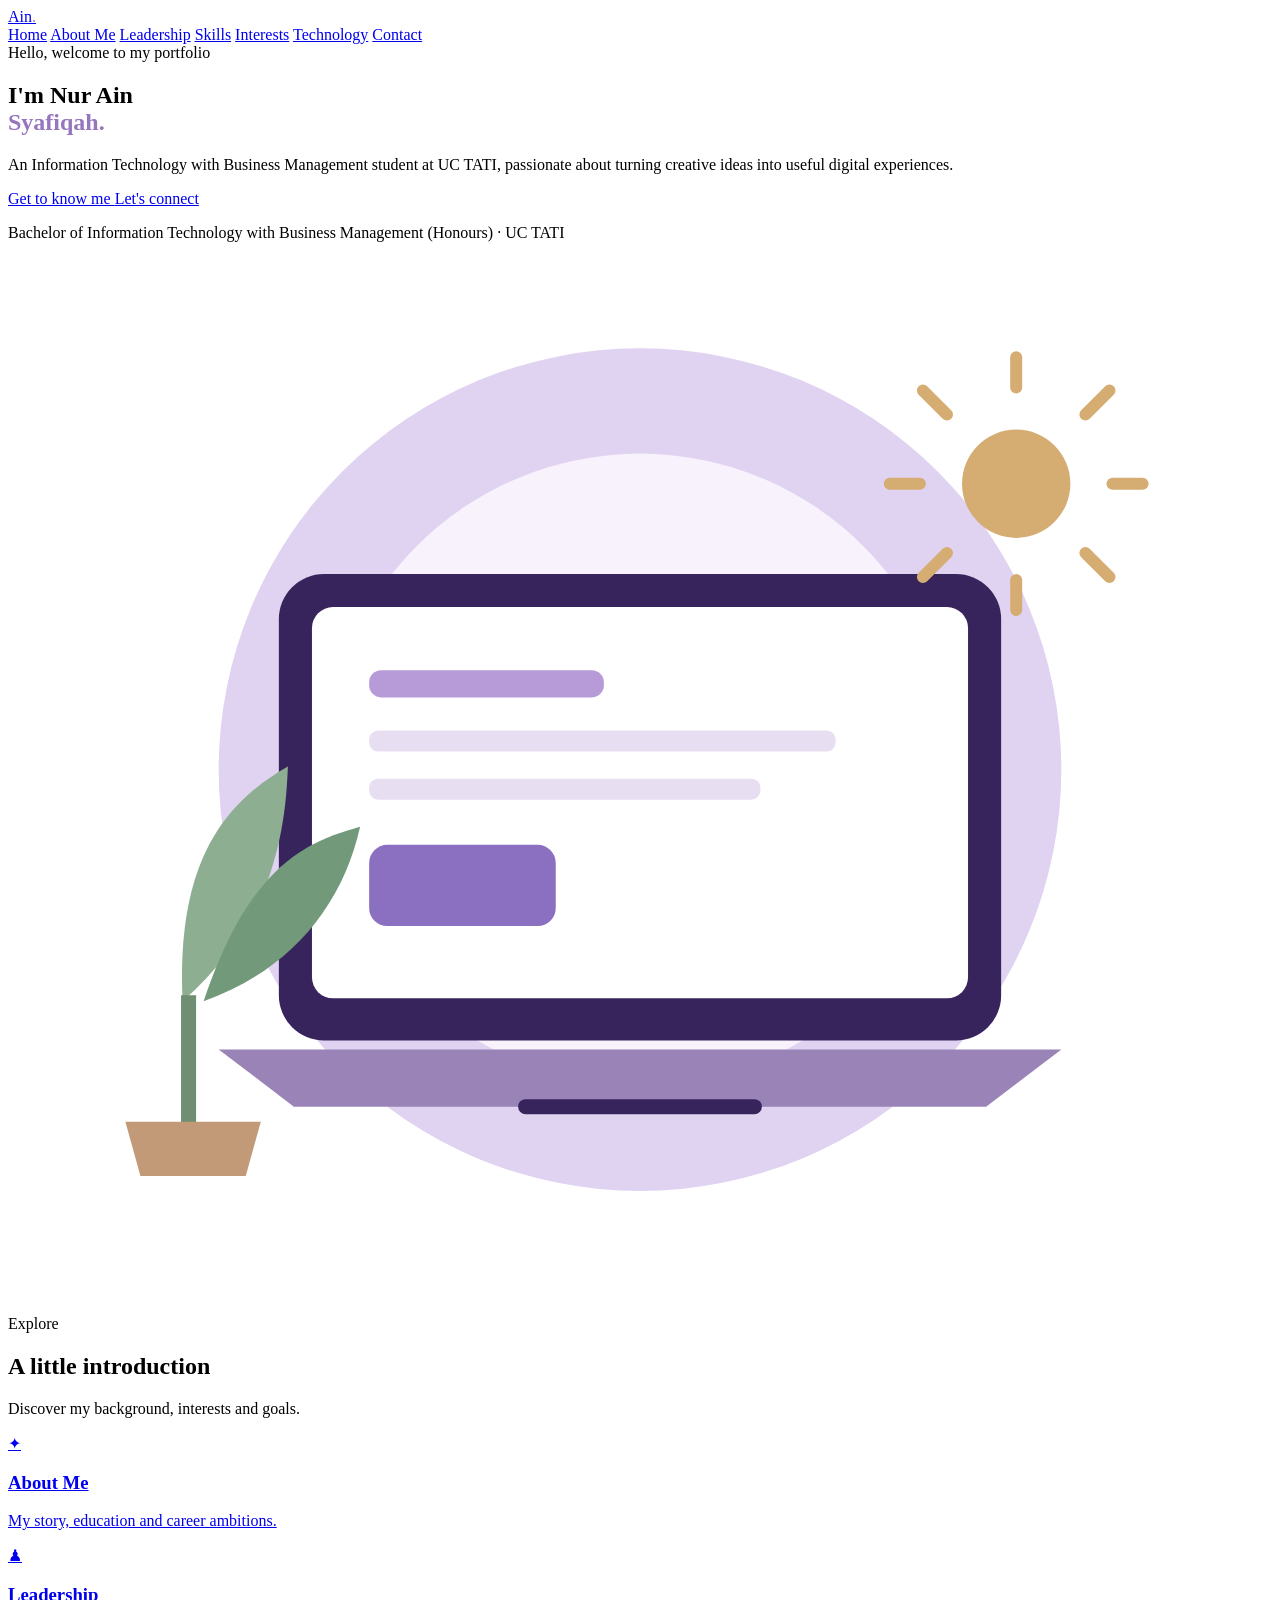
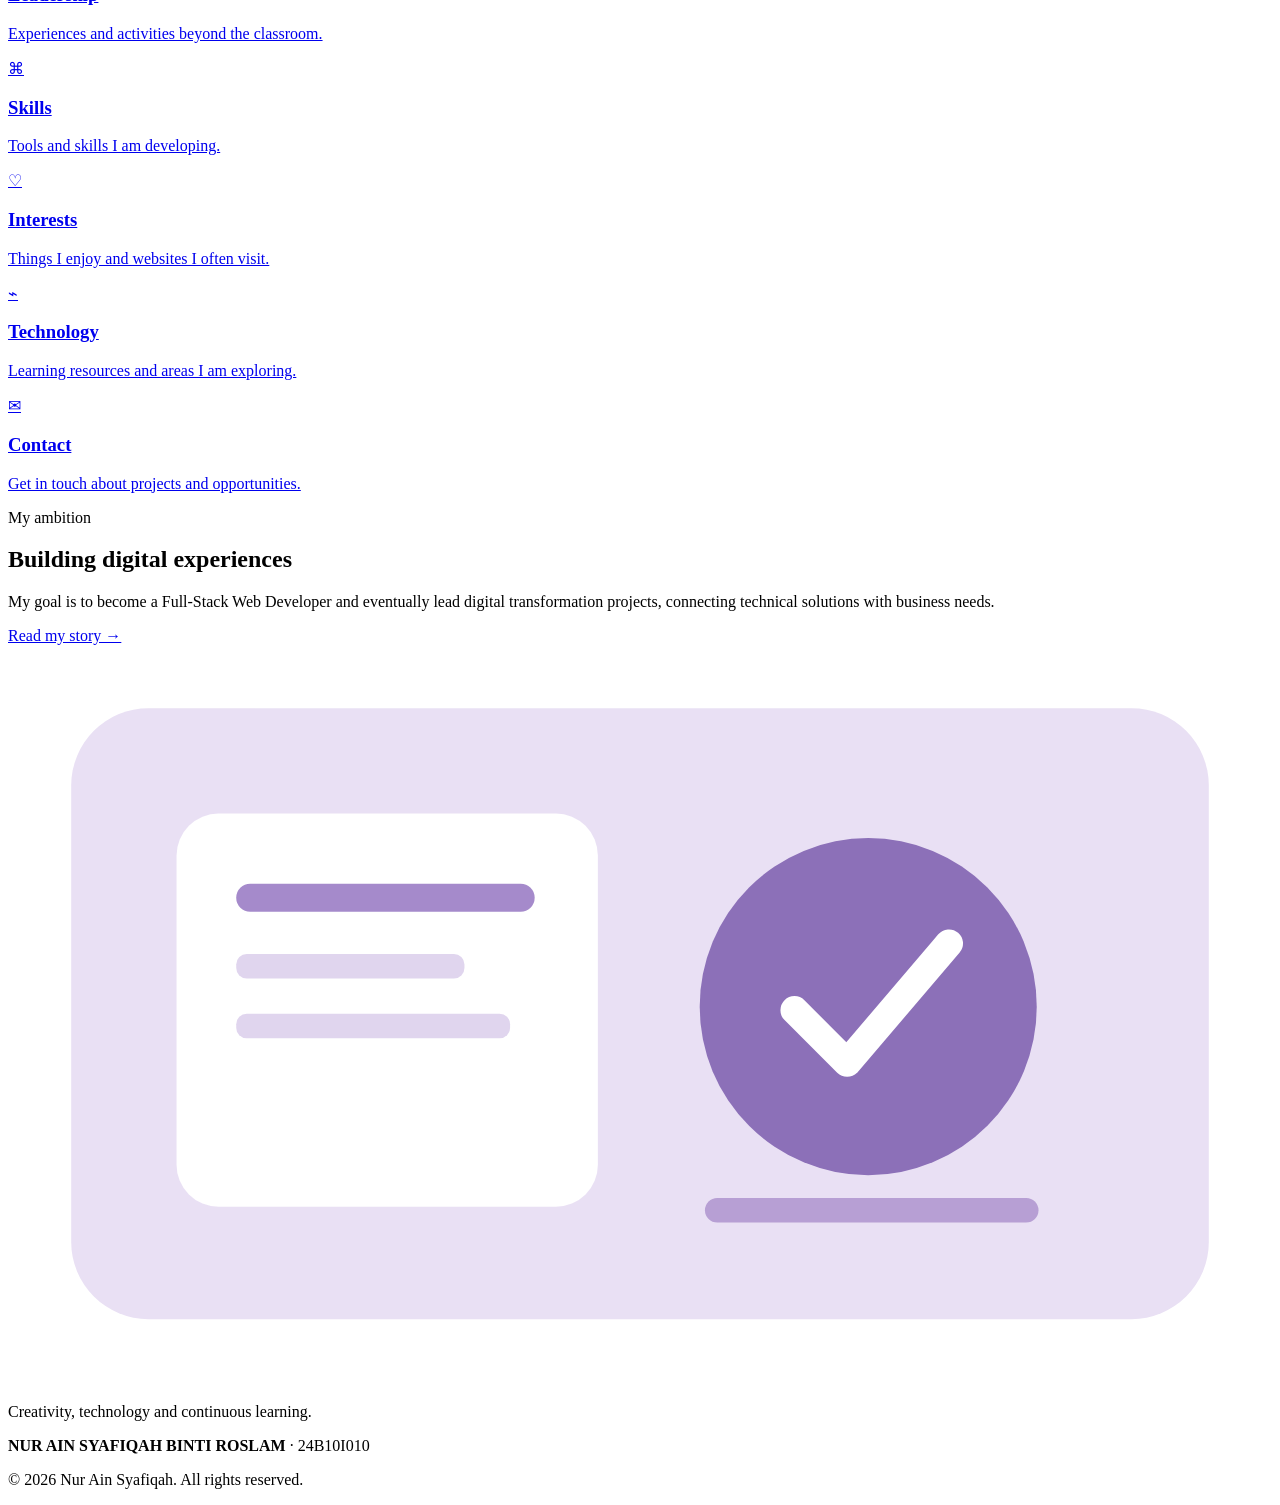
==== index.html @ d9627cbf "Add files via upload" ====
<!DOCTYPE html>
<html lang="en">

<head>

    <!-- META INFORMATION -->
    <meta charset="UTF-8">
    <meta name="viewport" content="width=device-width, initial-scale=1.0">

    <meta name="description" content="Personal portfolio of Nur Ain Syafiqah binti Roslam.">

    <!-- PAGE TITLE -->
    <title>Home Page of Nur Ain Syafiqah</title>

    <!-- CSS STYLESHEET -->
    <link rel="stylesheet" href="file:///C|/Users/azax5/Downloads/Nur_Ain_Personal_Portfolio_Dreamweaver/Nur_Ain_Personal_Portfolio/assets/style.css">

</head>


<body>

    <!-- ======================================
         HEADER & NAVIGATION
    ======================================= -->
    <header>

        <div class="nav-wrap">

            <!-- WEBSITE BRAND -->
            <a class="brand" href="file:///C|/Users/azax5/Downloads/Nur_Ain_Personal_Portfolio_Dreamweaver/Nur_Ain_Personal_Portfolio/index.html">
                Ain<span style="color:#9a7ac4">.</span>
            </a>

            <!-- NAVIGATION MENU -->
            <nav aria-label="Main navigation">

                <a href="file:///C|/Users/azax5/Downloads/Nur_Ain_Personal_Portfolio_Dreamweaver/Nur_Ain_Personal_Portfolio/index.html" class="active">Home</a>
                <a href="file:///C|/Users/azax5/Downloads/Nur_Ain_Personal_Portfolio_Dreamweaver/Nur_Ain_Personal_Portfolio/about.html" class="">About Me</a>
                <a href="file:///C|/Users/azax5/Downloads/Nur_Ain_Personal_Portfolio_Dreamweaver/Nur_Ain_Personal_Portfolio/leadership.html" class="">Leadership</a>
                <a href="file:///C|/Users/azax5/Downloads/Nur_Ain_Personal_Portfolio_Dreamweaver/Nur_Ain_Personal_Portfolio/skills.html" class="">Skills</a>
                <a href="file:///C|/Users/azax5/Downloads/Nur_Ain_Personal_Portfolio_Dreamweaver/Nur_Ain_Personal_Portfolio/interests.html" class="">Interests</a>
                <a href="file:///C|/Users/azax5/Downloads/Nur_Ain_Personal_Portfolio_Dreamweaver/Nur_Ain_Personal_Portfolio/technology.html" class="">Technology</a>
                <a href="file:///C|/Users/azax5/Downloads/Nur_Ain_Personal_Portfolio_Dreamweaver/Nur_Ain_Personal_Portfolio/contact.html" class="">Contact</a>

            </nav>

        </div>

    </header>


    <!-- ======================================
         MAIN CONTENT
    ======================================= -->
    <main>


        <!-- ==================================
             HERO SECTION
        =================================== -->
        <section class="hero">

            <!-- INTRODUCTION TEXT -->
            <div>

                <span class="eyebrow">
                    Hello, welcome to my portfolio
                </span>

                <h1>
                    I'm Nur Ain<br>
                    <span style="color:#9676bf">Syafiqah.</span>
                </h1>

                <p class="lead">
                    An Information Technology with Business Management student at UC TATI, passionate about turning creative ideas into useful digital experiences.
                </p>

                <!-- ACTION BUTTONS -->
                <a class="btn" href="file:///C|/Users/azax5/Downloads/Nur_Ain_Personal_Portfolio_Dreamweaver/Nur_Ain_Personal_Portfolio/about.html">
                    Get to know me
                </a>

                <a class="btn secondary" href="file:///C|/Users/azax5/Downloads/Nur_Ain_Personal_Portfolio_Dreamweaver/Nur_Ain_Personal_Portfolio/contact.html">
                    Let's connect
                </a>

                <p class="small-note">
                    Bachelor of Information Technology with Business Management (Honours) · UC TATI
                </p>

            </div>


            <!-- HERO ILLUSTRATION -->
            <div class="hero-art" role="img" aria-label="Decorative illustration of a laptop, plant and creative workspace">

                <svg viewBox="0 0 420 350" xmlns="http://www.w3.org/2000/svg">

                    <circle cx="210" cy="170" r="140" fill="#e0d3f1"/>
                    <circle cx="210" cy="170" r="105" fill="#f7f2fc"/>

                    <rect x="90" y="105" width="240" height="155" rx="15" fill="#38245c"/>
                    <rect x="101" y="116" width="218" height="130" rx="7" fill="#fff"/>

                    <rect x="120" y="137" width="78" height="9" rx="4" fill="#b69bd8"/>
                    <rect x="120" y="157" width="155" height="7" rx="3" fill="#e7def2"/>
                    <rect x="120" y="173" width="130" height="7" rx="3" fill="#e7def2"/>
                    <rect x="120" y="195" width="62" height="27" rx="6" fill="#8b6fc0"/>

                    <path d="M70 263h280l-25 19H95z" fill="#9a83b7"/>
                    <path d="M172 282h76" stroke="#38245c" stroke-width="5" stroke-linecap="round"/>

                    <path d="M58 247c-2-44 12-65 35-78-1 28-8 54-35 78" fill="#8eae91"/>
                    <path d="M65 247c15-45 34-53 52-58-6 27-24 48-52 58" fill="#729a7a"/>
                    <path d="M60 245v43" stroke="#6f8e72" stroke-width="5"/>
                    <path d="M39 287h45l-5 18H44z" fill="#c39a77"/>

                    <circle cx="335" cy="75" r="18" fill="#d5ad72"/>

                    <path d="M335 43v-10m0 84v-10m32-32h10m-84 0h10m55-23 8-8m-62 62 8-8m46 0 8 8m-62-62 8 8"
                          stroke="#d5ad72"
                          stroke-width="4"
                          stroke-linecap="round"/>

                </svg>

            </div>

        </section>


        <!-- ==================================
             INTRODUCTION & PORTFOLIO SECTIONS
        =================================== -->
        <section class="section">

            <!-- SECTION HEADING -->
            <div class="section-head">

                <div>

                    <span class="eyebrow">Explore</span>

                    <h2>A little introduction</h2>

                </div>

                <p>
                    Discover my background, interests and goals.
                </p>

            </div>


            <!-- PORTFOLIO NAVIGATION CARDS -->
            <div class="grid">

                <!-- ABOUT ME -->
                <a class="card" href="file:///C|/Users/azax5/Downloads/Nur_Ain_Personal_Portfolio_Dreamweaver/Nur_Ain_Personal_Portfolio/about.html">

                    <div class="icon">✦</div>

                    <h3>About Me</h3>

                    <p>
                        My story, education and career ambitions.
                    </p>

                </a>


                <!-- LEADERSHIP -->
                <a class="card" href="file:///C|/Users/azax5/Downloads/Nur_Ain_Personal_Portfolio_Dreamweaver/Nur_Ain_Personal_Portfolio/leadership.html">

                    <div class="icon">♟</div>

                    <h3>Leadership</h3>

                    <p>
                        Experiences and activities beyond the classroom.
                    </p>

                </a>


                <!-- SKILLS -->
                <a class="card" href="file:///C|/Users/azax5/Downloads/Nur_Ain_Personal_Portfolio_Dreamweaver/Nur_Ain_Personal_Portfolio/skills.html">

                    <div class="icon">⌘</div>

                    <h3>Skills</h3>

                    <p>
                        Tools and skills I am developing.
                    </p>

                </a>


                <!-- INTERESTS -->
                <a class="card" href="file:///C|/Users/azax5/Downloads/Nur_Ain_Personal_Portfolio_Dreamweaver/Nur_Ain_Personal_Portfolio/interests.html">

                    <div class="icon">♡</div>

                    <h3>Interests</h3>

                    <p>
                        Things I enjoy and websites I often visit.
                    </p>

                </a>


                <!-- TECHNOLOGY -->
                <a class="card" href="file:///C|/Users/azax5/Downloads/Nur_Ain_Personal_Portfolio_Dreamweaver/Nur_Ain_Personal_Portfolio/technology.html">

                    <div class="icon">⌁</div>

                    <h3>Technology</h3>

                    <p>
                        Learning resources and areas I am exploring.
                    </p>

                </a>


                <!-- CONTACT -->
                <a class="card" href="file:///C|/Users/azax5/Downloads/Nur_Ain_Personal_Portfolio_Dreamweaver/Nur_Ain_Personal_Portfolio/contact.html">

                    <div class="icon">✉</div>

                    <h3>Contact</h3>

                    <p>
                        Get in touch about projects and opportunities.
                    </p>

                </a>

            </div>

        </section>


        <!-- ==================================
             MY AMBITION SECTION
        =================================== -->
        <section class="section two-col">


            <!-- CAREER AMBITION -->
            <div class="card">

                <span class="eyebrow">
                    My ambition
                </span>

                <h2>
                    Building digital experiences
                </h2>

                <p class="lead">
                    My goal is to become a Full-Stack Web Developer and eventually lead digital transformation projects, connecting technical solutions with business needs.
                </p>

                <a href="file:///C|/Users/azax5/Downloads/Nur_Ain_Personal_Portfolio_Dreamweaver/Nur_Ain_Personal_Portfolio/about.html">
                    Read my story →
                </a>

            </div>


            <!-- AMBITION ILLUSTRATION -->
            <div class="hero-art">

                <svg viewBox="0 0 360 210"
                     role="img"
                     aria-label="Decorative abstract design illustration">

                    <rect x="18" y="18" width="324" height="174" rx="22" fill="#e9e0f4"/>

                    <rect x="48" y="48" width="120" height="112" rx="12" fill="#fff"/>

                    <rect x="65" y="68" width="85" height="8" rx="4" fill="#a58acb"/>
                    <rect x="65" y="88" width="65" height="7" rx="3" fill="#e0d5ee"/>
                    <rect x="65" y="105" width="78" height="7" rx="3" fill="#e0d5ee"/>

                    <circle cx="245" cy="103" r="48" fill="#8c70b8"/>

                    <path d="M224 104l15 15 29-34"
                          fill="none"
                          stroke="#fff"
                          stroke-width="8"
                          stroke-linecap="round"
                          stroke-linejoin="round"/>

                    <path d="M202 161h88"
                          stroke="#b79fd4"
                          stroke-width="7"
                          stroke-linecap="round"/>

                </svg>

                <p class="small-note">
                    Creativity, technology and continuous learning.
                </p>

            </div>

        </section>


    </main>


    <!-- ======================================
         FOOTER
    ======================================= -->
    <footer>

        <p>
            <strong>NUR AIN SYAFIQAH BINTI ROSLAM</strong> · 24B10I010
        </p>

        <p>
            © 2026 Nur Ain Syafiqah. All rights reserved.
        </p>

    </footer>


    <!-- JAVASCRIPT -->
    <script src="file:///C|/Users/azax5/Downloads/Nur_Ain_Personal_Portfolio_Dreamweaver/Nur_Ain_Personal_Portfolio/assets/script.js"></script>

</body>

</html>
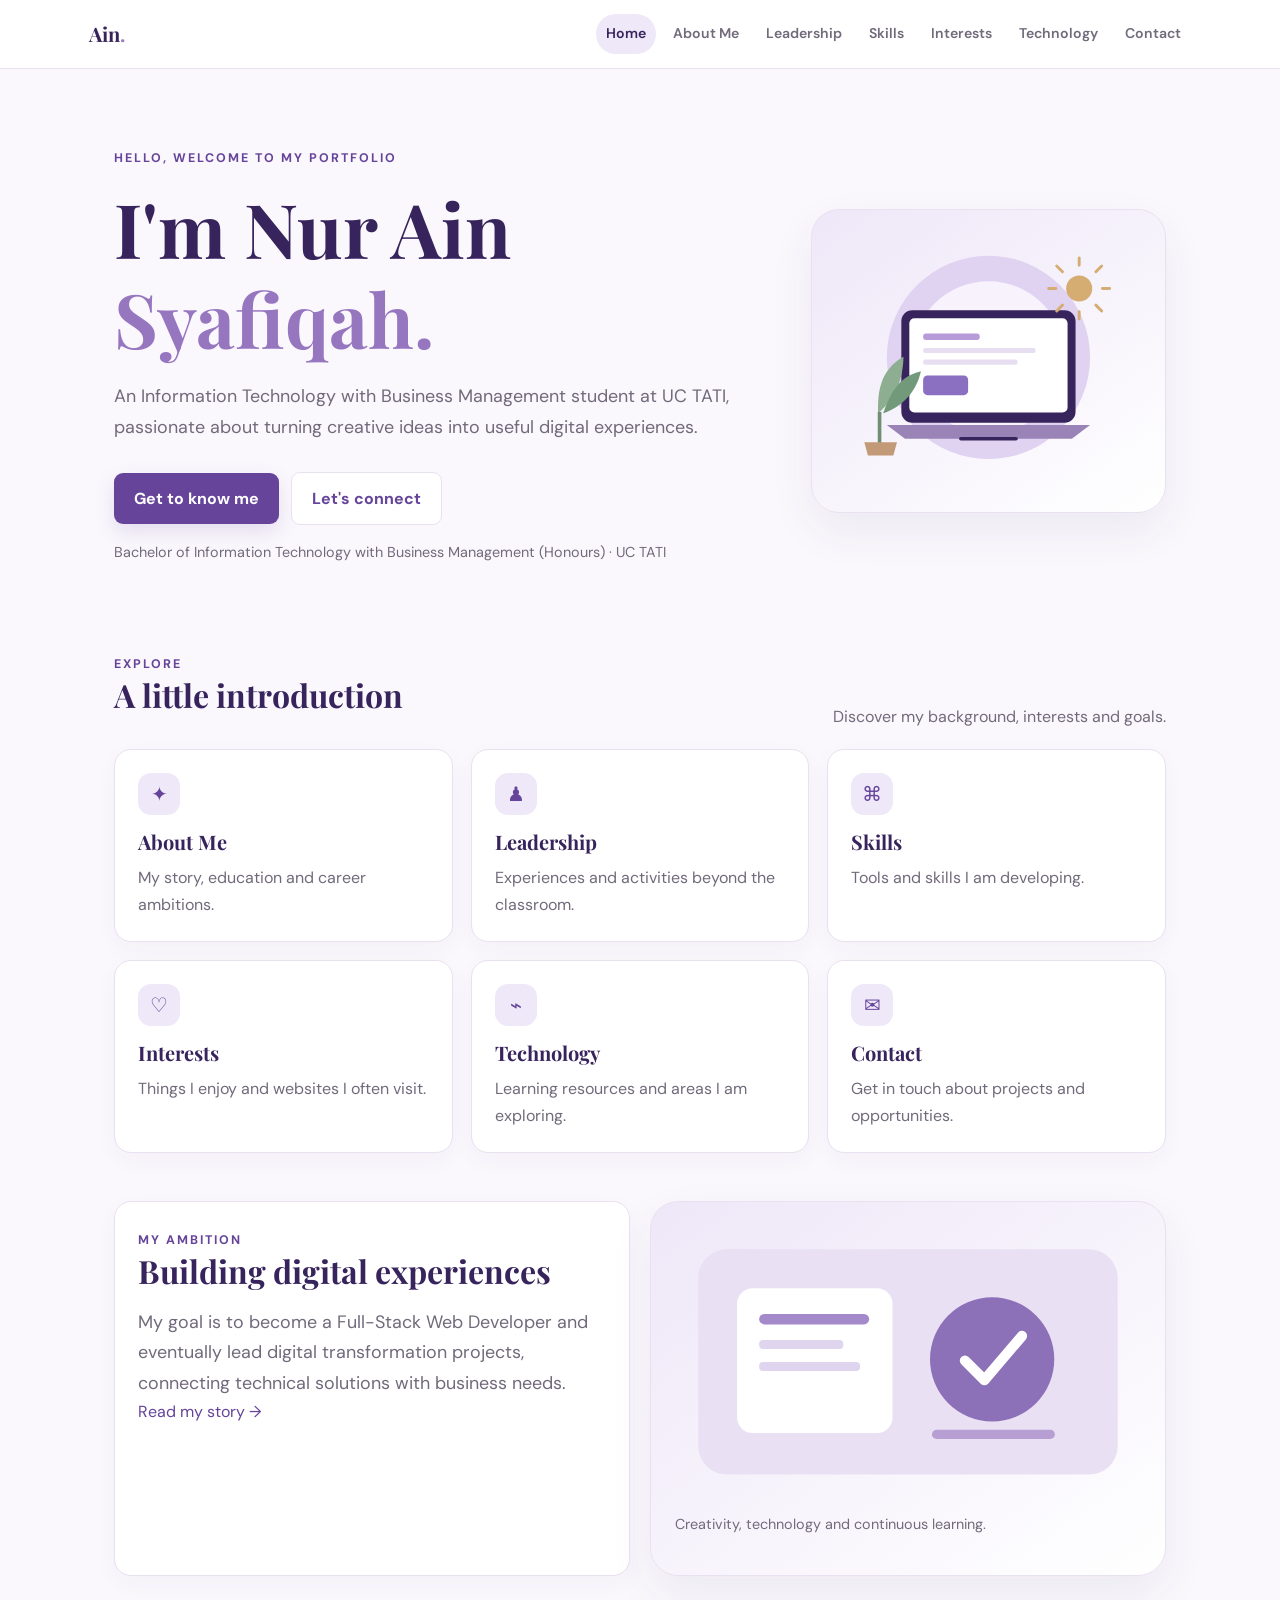
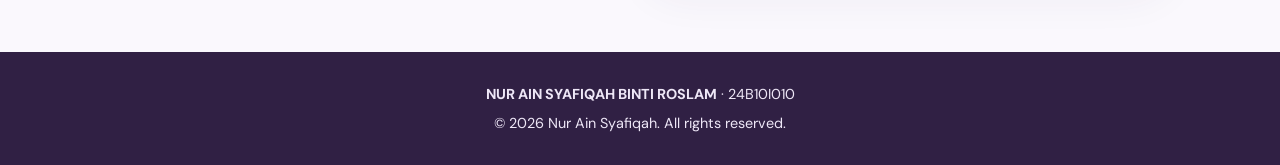
==== commit 95a1714e: "Fix broken absolute local file URLs in the portfolio site and replace them with repo-relative links." ====
--- a/index.html
+++ b/index.html
@@ -1,341 +1,141 @@
-
-<!DOCTYPE html>
-<html lang="en">
-
-<head>
-
-    <!-- META INFORMATION -->
-    <meta charset="UTF-8">
-    <meta name="viewport" content="width=device-width, initial-scale=1.0">
-
-    <meta name="description" content="Personal portfolio of Nur Ain Syafiqah binti Roslam.">
-
-    <!-- PAGE TITLE -->
-    <title>Home Page of Nur Ain Syafiqah</title>
-
-    <!-- CSS STYLESHEET -->
-    <link rel="stylesheet" href="file:///C|/Users/azax5/Downloads/Nur_Ain_Personal_Portfolio_Dreamweaver/Nur_Ain_Personal_Portfolio/assets/style.css">
-
-</head>
-
-
-<body>
-
-    <!-- ======================================
-         HEADER & NAVIGATION
-    ======================================= -->
-    <header>
-
-        <div class="nav-wrap">
-
-            <!-- WEBSITE BRAND -->
-            <a class="brand" href="file:///C|/Users/azax5/Downloads/Nur_Ain_Personal_Portfolio_Dreamweaver/Nur_Ain_Personal_Portfolio/index.html">
-                Ain<span style="color:#9a7ac4">.</span>
-            </a>
-
-            <!-- NAVIGATION MENU -->
-            <nav aria-label="Main navigation">
-
-                <a href="file:///C|/Users/azax5/Downloads/Nur_Ain_Personal_Portfolio_Dreamweaver/Nur_Ain_Personal_Portfolio/index.html" class="active">Home</a>
-                <a href="file:///C|/Users/azax5/Downloads/Nur_Ain_Personal_Portfolio_Dreamweaver/Nur_Ain_Personal_Portfolio/about.html" class="">About Me</a>
-                <a href="file:///C|/Users/azax5/Downloads/Nur_Ain_Personal_Portfolio_Dreamweaver/Nur_Ain_Personal_Portfolio/leadership.html" class="">Leadership</a>
-                <a href="file:///C|/Users/azax5/Downloads/Nur_Ain_Personal_Portfolio_Dreamweaver/Nur_Ain_Personal_Portfolio/skills.html" class="">Skills</a>
-                <a href="file:///C|/Users/azax5/Downloads/Nur_Ain_Personal_Portfolio_Dreamweaver/Nur_Ain_Personal_Portfolio/interests.html" class="">Interests</a>
-                <a href="file:///C|/Users/azax5/Downloads/Nur_Ain_Personal_Portfolio_Dreamweaver/Nur_Ain_Personal_Portfolio/technology.html" class="">Technology</a>
-                <a href="file:///C|/Users/azax5/Downloads/Nur_Ain_Personal_Portfolio_Dreamweaver/Nur_Ain_Personal_Portfolio/contact.html" class="">Contact</a>
-
-            </nav>
-
-        </div>
-
-    </header>
-
-
-    <!-- ======================================
-         MAIN CONTENT
-    ======================================= -->
-    <main>
-
-
-        <!-- ==================================
-             HERO SECTION
-        =================================== -->
-        <section class="hero">
-
-            <!-- INTRODUCTION TEXT -->
-            <div>
-
-                <span class="eyebrow">
-                    Hello, welcome to my portfolio
-                </span>
-
-                <h1>
-                    I'm Nur Ain<br>
-                    <span style="color:#9676bf">Syafiqah.</span>
-                </h1>
-
-                <p class="lead">
-                    An Information Technology with Business Management student at UC TATI, passionate about turning creative ideas into useful digital experiences.
-                </p>
-
-                <!-- ACTION BUTTONS -->
-                <a class="btn" href="file:///C|/Users/azax5/Downloads/Nur_Ain_Personal_Portfolio_Dreamweaver/Nur_Ain_Personal_Portfolio/about.html">
-                    Get to know me
-                </a>
-
-                <a class="btn secondary" href="file:///C|/Users/azax5/Downloads/Nur_Ain_Personal_Portfolio_Dreamweaver/Nur_Ain_Personal_Portfolio/contact.html">
-                    Let's connect
-                </a>
-
-                <p class="small-note">
-                    Bachelor of Information Technology with Business Management (Honours) · UC TATI
-                </p>
-
-            </div>
-
-
-            <!-- HERO ILLUSTRATION -->
-            <div class="hero-art" role="img" aria-label="Decorative illustration of a laptop, plant and creative workspace">
-
-                <svg viewBox="0 0 420 350" xmlns="http://www.w3.org/2000/svg">
-
-                    <circle cx="210" cy="170" r="140" fill="#e0d3f1"/>
-                    <circle cx="210" cy="170" r="105" fill="#f7f2fc"/>
-
-                    <rect x="90" y="105" width="240" height="155" rx="15" fill="#38245c"/>
-                    <rect x="101" y="116" width="218" height="130" rx="7" fill="#fff"/>
-
-                    <rect x="120" y="137" width="78" height="9" rx="4" fill="#b69bd8"/>
-                    <rect x="120" y="157" width="155" height="7" rx="3" fill="#e7def2"/>
-                    <rect x="120" y="173" width="130" height="7" rx="3" fill="#e7def2"/>
-                    <rect x="120" y="195" width="62" height="27" rx="6" fill="#8b6fc0"/>
-
-                    <path d="M70 263h280l-25 19H95z" fill="#9a83b7"/>
-                    <path d="M172 282h76" stroke="#38245c" stroke-width="5" stroke-linecap="round"/>
-
-                    <path d="M58 247c-2-44 12-65 35-78-1 28-8 54-35 78" fill="#8eae91"/>
-                    <path d="M65 247c15-45 34-53 52-58-6 27-24 48-52 58" fill="#729a7a"/>
-                    <path d="M60 245v43" stroke="#6f8e72" stroke-width="5"/>
-                    <path d="M39 287h45l-5 18H44z" fill="#c39a77"/>
-
-                    <circle cx="335" cy="75" r="18" fill="#d5ad72"/>
-
-                    <path d="M335 43v-10m0 84v-10m32-32h10m-84 0h10m55-23 8-8m-62 62 8-8m46 0 8 8m-62-62 8 8"
-                          stroke="#d5ad72"
-                          stroke-width="4"
-                          stroke-linecap="round"/>
-
-                </svg>
-
-            </div>
-
-        </section>
-
-
-        <!-- ==================================
-             INTRODUCTION & PORTFOLIO SECTIONS
-        =================================== -->
-        <section class="section">
-
-            <!-- SECTION HEADING -->
-            <div class="section-head">
-
-                <div>
-
-                    <span class="eyebrow">Explore</span>
-
-                    <h2>A little introduction</h2>
-
-                </div>
-
-                <p>
-                    Discover my background, interests and goals.
-                </p>
-
-            </div>
-
-
-            <!-- PORTFOLIO NAVIGATION CARDS -->
-            <div class="grid">
-
-                <!-- ABOUT ME -->
-                <a class="card" href="file:///C|/Users/azax5/Downloads/Nur_Ain_Personal_Portfolio_Dreamweaver/Nur_Ain_Personal_Portfolio/about.html">
-
-                    <div class="icon">✦</div>
-
-                    <h3>About Me</h3>
-
-                    <p>
-                        My story, education and career ambitions.
-                    </p>
-
-                </a>
-
-
-                <!-- LEADERSHIP -->
-                <a class="card" href="file:///C|/Users/azax5/Downloads/Nur_Ain_Personal_Portfolio_Dreamweaver/Nur_Ain_Personal_Portfolio/leadership.html">
-
-                    <div class="icon">♟</div>
-
-                    <h3>Leadership</h3>
-
-                    <p>
-                        Experiences and activities beyond the classroom.
-                    </p>
-
-                </a>
-
-
-                <!-- SKILLS -->
-                <a class="card" href="file:///C|/Users/azax5/Downloads/Nur_Ain_Personal_Portfolio_Dreamweaver/Nur_Ain_Personal_Portfolio/skills.html">
-
-                    <div class="icon">⌘</div>
-
-                    <h3>Skills</h3>
-
-                    <p>
-                        Tools and skills I am developing.
-                    </p>
-
-                </a>
-
-
-                <!-- INTERESTS -->
-                <a class="card" href="file:///C|/Users/azax5/Downloads/Nur_Ain_Personal_Portfolio_Dreamweaver/Nur_Ain_Personal_Portfolio/interests.html">
-
-                    <div class="icon">♡</div>
-
-                    <h3>Interests</h3>
-
-                    <p>
-                        Things I enjoy and websites I often visit.
-                    </p>
-
-                </a>
-
-
-                <!-- TECHNOLOGY -->
-                <a class="card" href="file:///C|/Users/azax5/Downloads/Nur_Ain_Personal_Portfolio_Dreamweaver/Nur_Ain_Personal_Portfolio/technology.html">
-
-                    <div class="icon">⌁</div>
-
-                    <h3>Technology</h3>
-
-                    <p>
-                        Learning resources and areas I am exploring.
-                    </p>
-
-                </a>
-
-
-                <!-- CONTACT -->
-                <a class="card" href="file:///C|/Users/azax5/Downloads/Nur_Ain_Personal_Portfolio_Dreamweaver/Nur_Ain_Personal_Portfolio/contact.html">
-
-                    <div class="icon">✉</div>
-
-                    <h3>Contact</h3>
-
-                    <p>
-                        Get in touch about projects and opportunities.
-                    </p>
-
-                </a>
-
-            </div>
-
-        </section>
-
-
-        <!-- ==================================
-             MY AMBITION SECTION
-        =================================== -->
-        <section class="section two-col">
-
-
-            <!-- CAREER AMBITION -->
-            <div class="card">
-
-                <span class="eyebrow">
-                    My ambition
-                </span>
-
-                <h2>
-                    Building digital experiences
-                </h2>
-
-                <p class="lead">
-                    My goal is to become a Full-Stack Web Developer and eventually lead digital transformation projects, connecting technical solutions with business needs.
-                </p>
-
-                <a href="file:///C|/Users/azax5/Downloads/Nur_Ain_Personal_Portfolio_Dreamweaver/Nur_Ain_Personal_Portfolio/about.html">
-                    Read my story →
-                </a>
-
-            </div>
-
-
-            <!-- AMBITION ILLUSTRATION -->
-            <div class="hero-art">
-
-                <svg viewBox="0 0 360 210"
-                     role="img"
-                     aria-label="Decorative abstract design illustration">
-
-                    <rect x="18" y="18" width="324" height="174" rx="22" fill="#e9e0f4"/>
-
-                    <rect x="48" y="48" width="120" height="112" rx="12" fill="#fff"/>
-
-                    <rect x="65" y="68" width="85" height="8" rx="4" fill="#a58acb"/>
-                    <rect x="65" y="88" width="65" height="7" rx="3" fill="#e0d5ee"/>
-                    <rect x="65" y="105" width="78" height="7" rx="3" fill="#e0d5ee"/>
-
-                    <circle cx="245" cy="103" r="48" fill="#8c70b8"/>
-
-                    <path d="M224 104l15 15 29-34"
-                          fill="none"
-                          stroke="#fff"
-                          stroke-width="8"
-                          stroke-linecap="round"
-                          stroke-linejoin="round"/>
-
-                    <path d="M202 161h88"
-                          stroke="#b79fd4"
-                          stroke-width="7"
-                          stroke-linecap="round"/>
-
-                </svg>
-
-                <p class="small-note">
-                    Creativity, technology and continuous learning.
-                </p>
-
-            </div>
-
-        </section>
-
-
-    </main>
-
-
-    <!-- ======================================
-         FOOTER
-    ======================================= -->
-    <footer>
-
-        <p>
-            <strong>NUR AIN SYAFIQAH BINTI ROSLAM</strong> · 24B10I010
-        </p>
-
-        <p>
-            © 2026 Nur Ain Syafiqah. All rights reserved.
-        </p>
-
-    </footer>
-
-
-    <!-- JAVASCRIPT -->
-    <script src="file:///C|/Users/azax5/Downloads/Nur_Ain_Personal_Portfolio_Dreamweaver/Nur_Ain_Personal_Portfolio/assets/script.js"></script>
-
-</body>
-
-</html>
+<!DOCTYPE html>
+<html lang="en">
+
+<head>
+    <meta charset="UTF-8">
+    <meta name="viewport" content="width=device-width, initial-scale=1.0">
+    <meta name="description" content="Personal portfolio of Nur Ain Syafiqah binti Roslam.">
+    <title>Home Page of Nur Ain Syafiqah</title>
+    <link rel="stylesheet" href="style.css">
+</head>
+
+<body>
+    <header>
+        <div class="nav-wrap">
+            <a class="brand" href="index.html">Ain<span style="color:#9a7ac4">.</span></a>
+            <nav aria-label="Main navigation">
+                <a href="index.html" class="active">Home</a>
+                <a href="about.html">About Me</a>
+                <a href="leadership.html">Leadership</a>
+                <a href="skills.html">Skills</a>
+                <a href="interests.html">Interests</a>
+                <a href="technology.html">Technology</a>
+                <a href="contact.html">Contact</a>
+            </nav>
+        </div>
+    </header>
+
+    <main>
+        <section class="hero">
+            <div>
+                <span class="eyebrow">Hello, welcome to my portfolio</span>
+                <h1>I'm Nur Ain<br><span style="color:#9676bf">Syafiqah.</span></h1>
+                <p class="lead">An Information Technology with Business Management student at UC TATI, passionate about turning creative ideas into useful digital experiences.</p>
+                <a class="btn" href="about.html">Get to know me</a>
+                <a class="btn secondary" href="contact.html">Let's connect</a>
+                <p class="small-note">Bachelor of Information Technology with Business Management (Honours) · UC TATI</p>
+            </div>
+
+            <div class="hero-art" role="img" aria-label="Decorative illustration of a laptop, plant and creative workspace">
+                <svg viewBox="0 0 420 350" xmlns="http://www.w3.org/2000/svg">
+                    <circle cx="210" cy="170" r="140" fill="#e0d3f1"/>
+                    <circle cx="210" cy="170" r="105" fill="#f7f2fc"/>
+                    <rect x="90" y="105" width="240" height="155" rx="15" fill="#38245c"/>
+                    <rect x="101" y="116" width="218" height="130" rx="7" fill="#fff"/>
+                    <rect x="120" y="137" width="78" height="9" rx="4" fill="#b69bd8"/>
+                    <rect x="120" y="157" width="155" height="7" rx="3" fill="#e7def2"/>
+                    <rect x="120" y="173" width="130" height="7" rx="3" fill="#e7def2"/>
+                    <rect x="120" y="195" width="62" height="27" rx="6" fill="#8b6fc0"/>
+                    <path d="M70 263h280l-25 19H95z" fill="#9a83b7"/>
+                    <path d="M172 282h76" stroke="#38245c" stroke-width="5" stroke-linecap="round"/>
+                    <path d="M58 247c-2-44 12-65 35-78-1 28-8 54-35 78" fill="#8eae91"/>
+                    <path d="M65 247c15-45 34-53 52-58-6 27-24 48-52 58" fill="#729a7a"/>
+                    <path d="M60 245v43" stroke="#6f8e72" stroke-width="5"/>
+                    <path d="M39 287h45l-5 18H44z" fill="#c39a77"/>
+                    <circle cx="335" cy="75" r="18" fill="#d5ad72"/>
+                    <path d="M335 43v-10m0 84v-10m32-32h10m-84 0h10m55-23 8-8m-62 62 8-8m46 0 8 8m-62-62 8 8" stroke="#d5ad72" stroke-width="4" stroke-linecap="round"/>
+                </svg>
+            </div>
+        </section>
+
+        <section class="section">
+            <div class="section-head">
+                <div>
+                    <span class="eyebrow">Explore</span>
+                    <h2>A little introduction</h2>
+                </div>
+                <p>Discover my background, interests and goals.</p>
+            </div>
+
+            <div class="grid">
+                <a class="card" href="about.html">
+                    <div class="icon">✦</div>
+                    <h3>About Me</h3>
+                    <p>My story, education and career ambitions.</p>
+                </a>
+
+                <a class="card" href="leadership.html">
+                    <div class="icon">♟</div>
+                    <h3>Leadership</h3>
+                    <p>Experiences and activities beyond the classroom.</p>
+                </a>
+
+                <a class="card" href="skills.html">
+                    <div class="icon">⌘</div>
+                    <h3>Skills</h3>
+                    <p>Tools and skills I am developing.</p>
+                </a>
+
+                <a class="card" href="interests.html">
+                    <div class="icon">♡</div>
+                    <h3>Interests</h3>
+                    <p>Things I enjoy and websites I often visit.</p>
+                </a>
+
+                <a class="card" href="technology.html">
+                    <div class="icon">⌁</div>
+                    <h3>Technology</h3>
+                    <p>Learning resources and areas I am exploring.</p>
+                </a>
+
+                <a class="card" href="contact.html">
+                    <div class="icon">✉</div>
+                    <h3>Contact</h3>
+                    <p>Get in touch about projects and opportunities.</p>
+                </a>
+            </div>
+        </section>
+
+        <section class="section two-col">
+            <div class="card">
+                <span class="eyebrow">My ambition</span>
+                <h2>Building digital experiences</h2>
+                <p class="lead">My goal is to become a Full-Stack Web Developer and eventually lead digital transformation projects, connecting technical solutions with business needs.</p>
+                <a href="about.html">Read my story →</a>
+            </div>
+
+            <div class="hero-art">
+                <svg viewBox="0 0 360 210" role="img" aria-label="Decorative abstract design illustration">
+                    <rect x="18" y="18" width="324" height="174" rx="22" fill="#e9e0f4"/>
+                    <rect x="48" y="48" width="120" height="112" rx="12" fill="#fff"/>
+                    <rect x="65" y="68" width="85" height="8" rx="4" fill="#a58acb"/>
+                    <rect x="65" y="88" width="65" height="7" rx="3" fill="#e0d5ee"/>
+                    <rect x="65" y="105" width="78" height="7" rx="3" fill="#e0d5ee"/>
+                    <circle cx="245" cy="103" r="48" fill="#8c70b8"/>
+                    <path d="M224 104l15 15 29-34" fill="none" stroke="#fff" stroke-width="8" stroke-linecap="round" stroke-linejoin="round"/>
+                    <path d="M202 161h88" stroke="#b79fd4" stroke-width="7" stroke-linecap="round"/>
+                </svg>
+                <p class="small-note">Creativity, technology and continuous learning.</p>
+            </div>
+        </section>
+    </main>
+
+    <footer>
+        <p><strong>NUR AIN SYAFIQAH BINTI ROSLAM</strong> · 24B10I010</p>
+        <p>© 2026 Nur Ain Syafiqah. All rights reserved.</p>
+    </footer>
+
+    <script src="script.js"></script>
+</body>
+
+</html>
--- a/style.css
+++ b/style.css
@@ -0,0 +1,532 @@
+
+/* =========================================
+   1. GOOGLE FONTS
+========================================= */
+@import url('https://fonts.googleapis.com/css2?family=DM+Sans:wght@400;500;600;700&family=Playfair+Display:wght@600;700&display=swap');
+
+
+/* =========================================
+   2. ROOT VARIABLES (COLOUR PALETTE)
+========================================= */
+:root {
+    --purple: #65449a;
+    --deep: #38245c;
+    --lav: #eee8f8;
+    --pale: #faf8fd;
+    --ink: #292333;
+    --muted: #716a7b;
+    --white: #fff;
+    --line: #e8e1f0;
+    --gold: #d5ad72;
+}
+
+
+/* =========================================
+   3. GLOBAL STYLES
+========================================= */
+* {
+    box-sizing: border-box;
+}
+
+html {
+    scroll-behavior: smooth;
+}
+
+body {
+    margin: 0;
+    background: var(--pale);
+    color: var(--ink);
+    font-family: 'DM Sans', sans-serif;
+    line-height: 1.7;
+}
+
+a {
+    color: var(--purple);
+    text-decoration: none;
+}
+
+a:hover {
+    text-decoration: underline;
+}
+
+
+/* =========================================
+   4. HEADER & NAVIGATION
+========================================= */
+header {
+    position: sticky;
+    top: 0;
+    z-index: 20;
+    background: rgba(255,255,255,.94);
+    backdrop-filter: blur(12px);
+    border-bottom: 1px solid var(--line);
+}
+
+.nav-wrap {
+    max-width: 1150px;
+    margin: auto;
+    padding: 14px 24px;
+    display: flex;
+    align-items: center;
+    justify-content: space-between;
+    gap: 20px;
+}
+
+.brand {
+    font-family: 'Playfair Display', serif;
+    font-size: 1.25rem;
+    font-weight: 700;
+    color: var(--deep);
+    white-space: nowrap;
+}
+
+nav {
+    display: flex;
+    flex-wrap: wrap;
+    gap: 7px;
+    justify-content: flex-end;
+}
+
+nav a {
+    font-size: .88rem;
+    font-weight: 600;
+    color: var(--muted);
+    padding: 8px 10px;
+    border-radius: 20px;
+}
+
+nav a:hover,
+nav a.active {
+    background: var(--lav);
+    color: var(--deep);
+    text-decoration: none;
+}
+
+
+/* =========================================
+   5. MAIN CONTENT
+========================================= */
+main {
+    max-width: 1100px;
+    margin: auto;
+    padding: 52px 24px 76px;
+}
+
+
+/* =========================================
+   6. HERO SECTION
+========================================= */
+.hero {
+    display: grid;
+    grid-template-columns: 1.3fr .7fr;
+    gap: 38px;
+    align-items: center;
+    min-height: 480px;
+}
+
+.eyebrow {
+    color: var(--purple);
+    font-size: .78rem;
+    font-weight: 700;
+    letter-spacing: .16em;
+    text-transform: uppercase;
+}
+
+h1,
+h2,
+h3 {
+    font-family: 'Playfair Display', serif;
+    color: var(--deep);
+    line-height: 1.2;
+}
+
+h1 {
+    font-size: clamp(2.6rem,6vw,4.7rem);
+    margin: 12px 0 18px;
+}
+
+h2 {
+    font-size: 2rem;
+    margin: 0 0 16px;
+}
+
+h3 {
+    font-size: 1.25rem;
+    margin: 0 0 10px;
+}
+
+.lead {
+    font-size: 1.12rem;
+    color: var(--muted);
+    max-width: 680px;
+}
+
+.btn {
+    display: inline-block;
+    background: var(--purple);
+    color: white;
+    padding: 12px 20px;
+    border-radius: 9px;
+    font-weight: 700;
+    margin: 12px 8px 0 0;
+    box-shadow: 0 8px 20px #65449a25;
+}
+
+.btn:hover {
+    background: var(--deep);
+    text-decoration: none;
+}
+
+.btn.secondary {
+    background: white;
+    color: var(--purple);
+    border: 1px solid var(--line);
+    box-shadow: none;
+}
+
+.hero-art {
+    background: linear-gradient(145deg,#eee7f8,#fff);
+    border: 1px solid var(--line);
+    border-radius: 28px;
+    padding: 24px;
+    box-shadow: 0 18px 45px #3b285012;
+}
+
+.hero-art svg {
+    width: 100%;
+    height: auto;
+    display: block;
+}
+
+
+/* =========================================
+   7. SECTIONS & CARDS
+========================================= */
+.section {
+    margin-top: 48px;
+}
+
+.section-head {
+    display: flex;
+    align-items: end;
+    justify-content: space-between;
+    gap: 20px;
+    margin-bottom: 18px;
+}
+
+.section-head p {
+    color: var(--muted);
+    margin: 0;
+}
+
+.grid {
+    display: grid;
+    grid-template-columns: repeat(3,1fr);
+    gap: 18px;
+}
+
+.card {
+    background: white;
+    border: 1px solid var(--line);
+    border-radius: 17px;
+    padding: 23px;
+    box-shadow: 0 8px 25px #3b285009;
+}
+
+.card p {
+    color: var(--muted);
+    margin: 8px 0 0;
+}
+
+.icon {
+    width: 42px;
+    height: 42px;
+    border-radius: 13px;
+    background: var(--lav);
+    display: grid;
+    place-items: center;
+    color: var(--purple);
+    font-size: 1.25rem;
+    margin-bottom: 15px;
+}
+
+
+/* =========================================
+   8. PAGE TITLE
+========================================= */
+.page-title {
+    background: linear-gradient(120deg,#eee8f8,#faf8fd);
+    border: 1px solid var(--line);
+    border-radius: 22px;
+    padding: 34px;
+    margin-bottom: 30px;
+}
+
+.page-title h1 {
+    font-size: clamp(2.3rem,5vw,3.5rem);
+    margin: 8px 0;
+}
+
+.page-title p {
+    max-width: 760px;
+    color: var(--muted);
+    margin: 0;
+}
+
+
+/* =========================================
+   9. TWO-COLUMN LAYOUT & LISTS
+========================================= */
+.two-col {
+    display: grid;
+    grid-template-columns: 1fr 1fr;
+    gap: 20px;
+}
+
+.list {
+    padding-left: 20px;
+    color: var(--muted);
+}
+
+.list li {
+    margin: 7px 0;
+}
+
+
+/* =========================================
+   10. TABLE
+========================================= */
+table {
+    width: 100%;
+    border-collapse: collapse;
+    background: white;
+    border-radius: 14px;
+    overflow: hidden;
+    box-shadow: 0 8px 25px #3b285009;
+}
+
+th,
+td {
+    text-align: left;
+    padding: 15px 17px;
+    border-bottom: 1px solid var(--line);
+}
+
+th {
+    background: var(--lav);
+    color: var(--deep);
+}
+
+tr:last-child td {
+    border-bottom: 0;
+}
+
+
+/* =========================================
+   11. PILLS / TAGS
+========================================= */
+.pill {
+    display: inline-block;
+    background: var(--lav);
+    color: var(--deep);
+    padding: 5px 11px;
+    border-radius: 30px;
+    font-size: .82rem;
+    font-weight: 700;
+    margin: 4px 5px 4px 0;
+}
+
+
+/* =========================================
+   12. TIMELINE
+========================================= */
+.timeline {
+    border-left: 2px solid #d8c9ec;
+    margin: 10px 0 0 8px;
+    padding-left: 22px;
+}
+
+.timeline-item {
+    position: relative;
+    margin: 0 0 25px;
+}
+
+.timeline-item:before {
+    content: '';
+    position: absolute;
+    left: -29px;
+    top: 7px;
+    width: 12px;
+    height: 12px;
+    background: var(--purple);
+    border: 3px solid white;
+    border-radius: 50%;
+    box-shadow: 0 0 0 1px #d8c9ec;
+}
+
+
+/* =========================================
+   13. SKILLS PROGRESS BAR
+========================================= */
+.skill {
+    margin: 18px 0;
+}
+
+.skill-top {
+    display: flex;
+    justify-content: space-between;
+    font-weight: 700;
+}
+
+.bar {
+    height: 9px;
+    background: #eee9f4;
+    border-radius: 20px;
+    margin-top: 8px;
+    overflow: hidden;
+}
+
+.bar span {
+    display: block;
+    height: 100%;
+    background: linear-gradient(90deg,#8a6cba,#c2a9e4);
+    border-radius: 20px;
+}
+
+
+/* =========================================
+   14. EXTERNAL LINKS
+========================================= */
+.link-list {
+    display: grid;
+    grid-template-columns: repeat(2,1fr);
+    gap: 12px;
+}
+
+.link-item {
+    background: white;
+    border: 1px solid var(--line);
+    padding: 16px;
+    border-radius: 12px;
+    font-weight: 700;
+}
+
+.link-item span {
+    display: block;
+    color: var(--muted);
+    font-size: .88rem;
+    font-weight: 400;
+}
+
+
+/* =========================================
+   15. CONTACT SECTION
+========================================= */
+.contact-box {
+    background: var(--deep);
+    color: white;
+    border-radius: 22px;
+    padding: 32px;
+}
+
+.contact-box h2 {
+    color: white;
+}
+
+.contact-box a {
+    color: #e6d8ff;
+}
+
+
+/* =========================================
+   16. FOOTER
+========================================= */
+footer {
+    background: #302044;
+    color: #eee7f7;
+    padding: 26px 24px;
+    text-align: center;
+    font-size: .9rem;
+}
+
+footer p {
+    margin: 4px;
+}
+
+footer a {
+    color: #e6d8ff;
+}
+
+
+/* =========================================
+   17. SMALL NOTES & BACK TO TOP
+========================================= */
+.small-note {
+    font-size: .9rem;
+    color: var(--muted);
+}
+
+.backtop {
+    display: inline-block;
+    margin-top: 20px;
+}
+
+
+/* =========================================
+   18. RESPONSIVE DESIGN - TABLET
+========================================= */
+@media(max-width:800px) {
+    .nav-wrap {
+        align-items: flex-start;
+        flex-direction: column;
+    }
+
+    nav {
+        justify-content: flex-start;
+    }
+
+    .hero {
+        grid-template-columns: 1fr;
+        min-height: 0;
+    }
+
+    .hero-art {
+        max-width: 430px;
+    }
+
+    .grid {
+        grid-template-columns: 1fr 1fr;
+    }
+
+    .two-col {
+        grid-template-columns: 1fr;
+    }
+}
+
+
+/* =========================================
+   19. RESPONSIVE DESIGN - MOBILE
+========================================= */
+@media(max-width:540px) {
+    main {
+        padding: 34px 17px 55px;
+    }
+
+    .grid,
+    .link-list {
+        grid-template-columns: 1fr;
+    }
+
+    .page-title {
+        padding: 25px;
+    }
+
+    .section-head {
+        display: block;
+    }
+
+    nav a {
+        font-size: .82rem;
+        padding: 7px 8px;
+    }
+}
